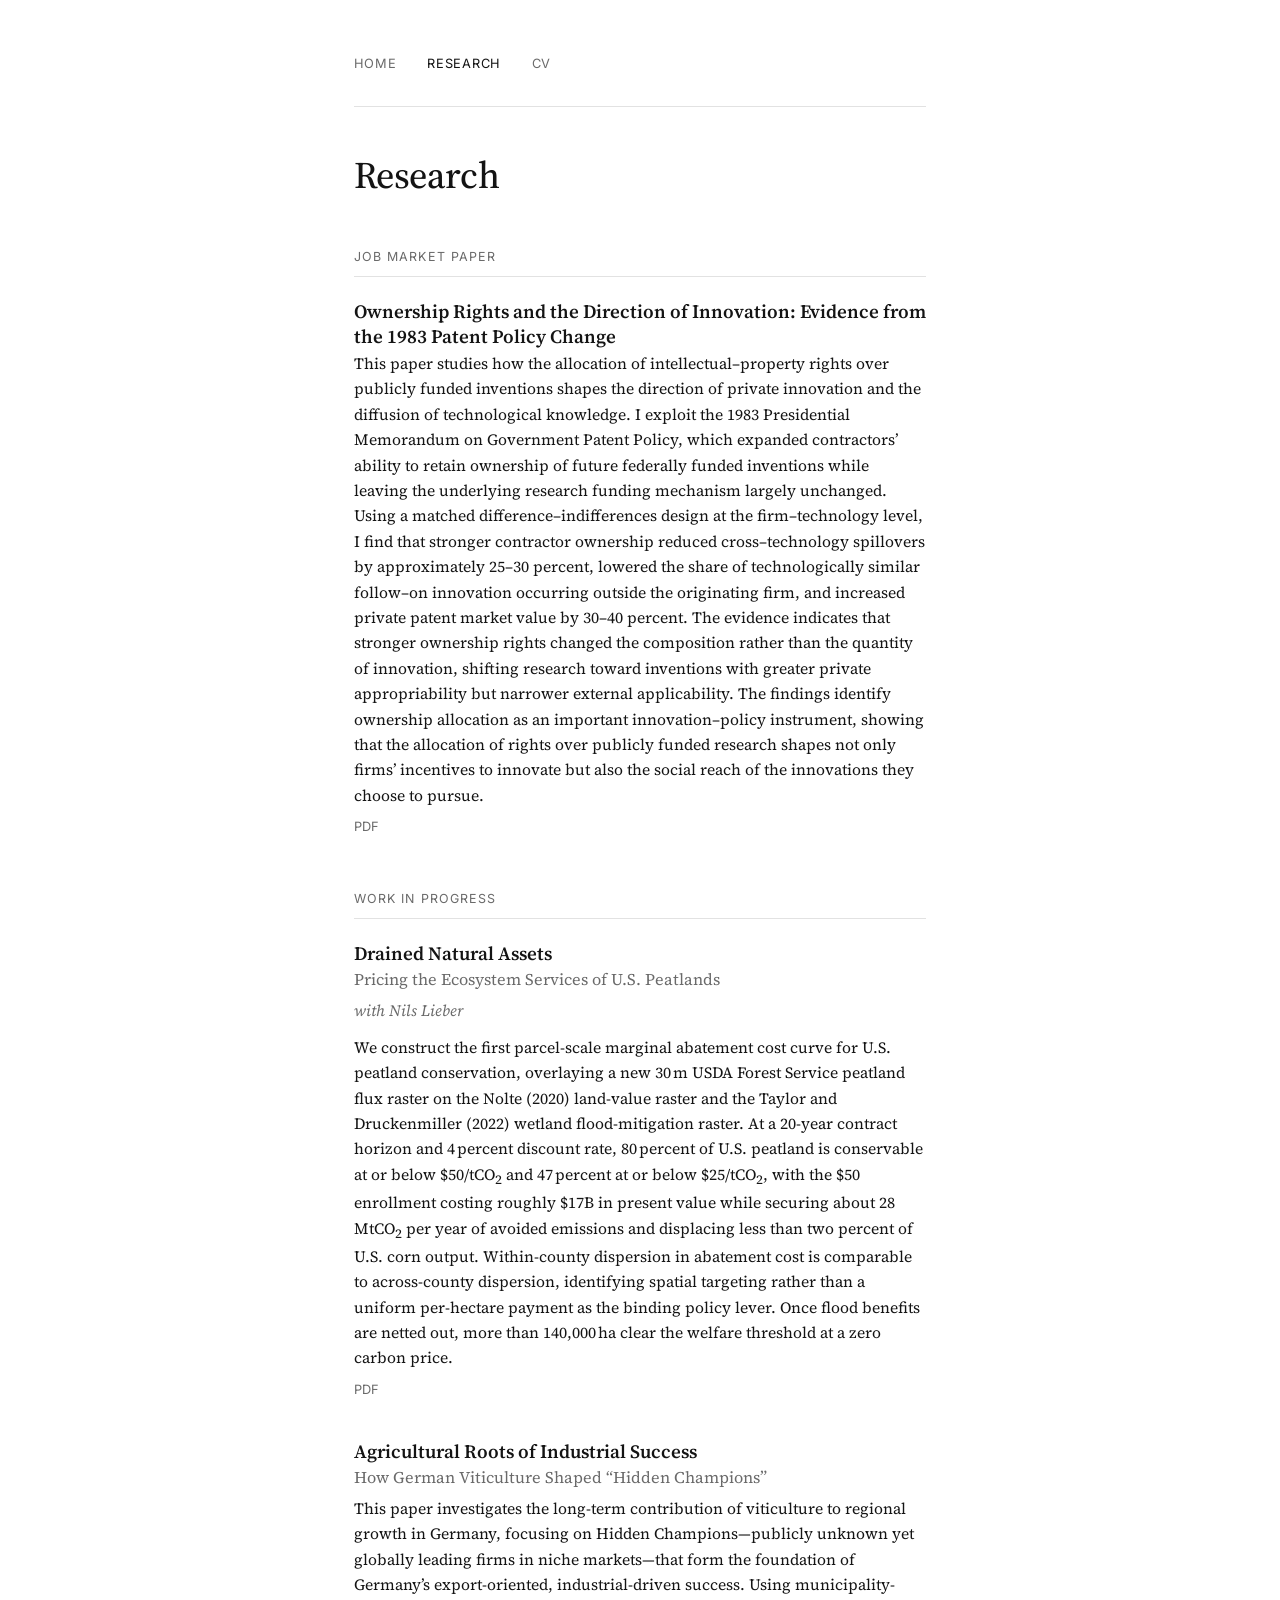
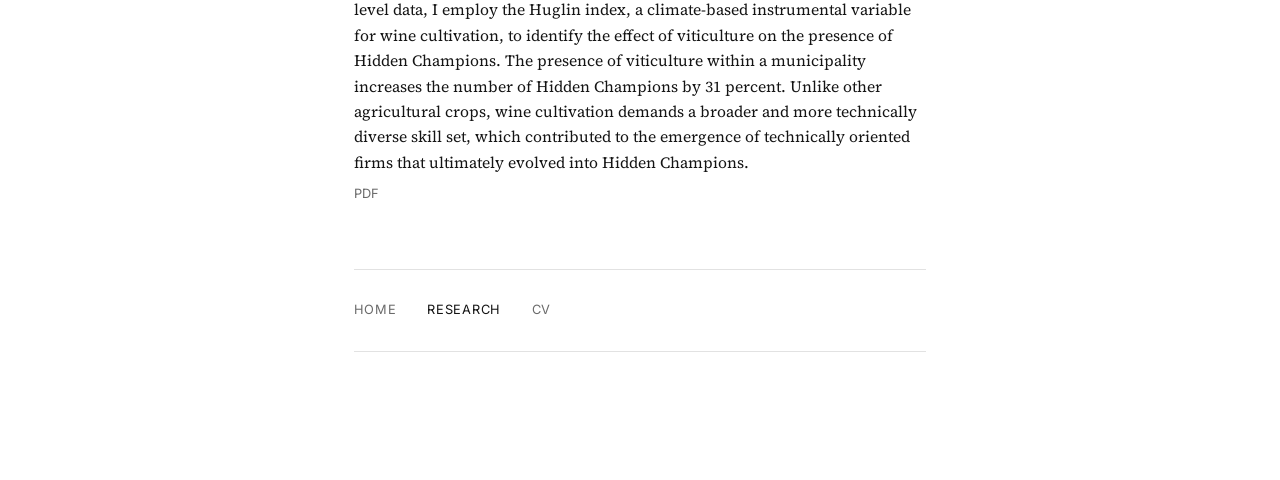
==== research.html @ b859fc42 "Update research.html" ====
<!DOCTYPE html>
<html lang="en">
<head>
<meta charset="utf-8">
<meta name="viewport" content="width=device-width, initial-scale=1">
<title>Stefan Dietrich — Research</title>
<meta name="description" content="Research by Stefan Dietrich, PhD Candidate in Economics, Boston University.">
<link rel="stylesheet" href="style.css">
</head>
<body>
<div class="wrap">

  <nav>
    <a href="index.html">Home</a>
    <a href="research.html" aria-current="page">Research</a>
    <a href="assets/docs/cv.pdf">CV</a>
  </nav>

  <h1>Research</h1>

  <p class="section-label">Job Market Paper</p>

  <div class="paper">
    <h3> Ownership Rights and the Direction of Innovation: Evidence from the 1983 Patent Policy Change</h3>
    <p class="abstract">
      This paper studies how the allocation of intellectual&ndash;property rights over publicly funded
      inventions shapes the direction of private innovation and the diffusion of technological knowledge.
      I exploit the 1983 Presidential Memorandum on Government Patent Policy, which expanded
      contractors&rsquo; ability to retain ownership of future federally funded inventions while leaving
      the underlying research funding mechanism largely unchanged. Using a matched difference&ndash;indifferences
      design at the firm&ndash;technology level, I find that stronger contractor ownership reduced
      cross&ndash;technology spillovers by approximately 25&ndash;30 percent, lowered the share of technologically
      similar follow&ndash;on innovation occurring outside the originating firm, and increased private patent
      market value by 30&ndash;40 percent. The evidence indicates that stronger ownership rights changed
      the composition rather than the quantity of innovation, shifting research toward inventions with
      greater private appropriability but narrower external applicability. The findings identify ownership
      allocation as an important innovation&ndash;policy instrument, showing that the allocation of
      rights over publicly funded research shapes not only firms&rsquo; incentives to innovate but also the
      social reach of the innovations they choose to pursue.</p>
    <p class="links">
      <a href="index.html">PDF</a>
    </p>
  </div>

  <p class="section-label">Work in Progress</p>

  <div class="paper">
    <h3>Drained Natural Assets</h3>
    <p class="paper-sub">Pricing the Ecosystem Services of U.S. Peatlands</p>
    <p class="coauthors">with Nils Lieber</p>
    <p class="abstract">
      We construct the first parcel-scale marginal abatement cost curve for U.S.
      peatland conservation, overlaying a new 30&thinsp;m USDA Forest Service peatland
      flux raster on the Nolte (2020) land-value raster and the Taylor and
      Druckenmiller (2022) wetland flood-mitigation raster. At a 20-year contract
      horizon and 4&thinsp;percent discount rate, 80&thinsp;percent of U.S. peatland is
      conservable at or below $50/tCO<sub>2</sub> and 47&thinsp;percent at or below
      $25/tCO<sub>2</sub>, with the $50 enrollment costing roughly $17B in present value
      while securing about 28&thinsp;MtCO<sub>2</sub> per year of avoided emissions and
      displacing less than two percent of U.S. corn output. Within-county dispersion in
      abatement cost is comparable to across-county dispersion, identifying spatial
      targeting rather than a uniform per-hectare payment as the binding policy lever.
      Once flood benefits are netted out, more than 140,000&thinsp;ha clear the welfare
      threshold at a zero carbon price.
    </p>
    <p class="links">
      <a href="index.html">PDF</a>
    </p>
  </div>

  <div class="paper">
    <h3>Agricultural Roots of Industrial Success</h3>
    <p class="paper-sub">How German Viticulture Shaped &ldquo;Hidden Champions&rdquo;</p>
    <p class="abstract">
      This paper investigates the long-term contribution of viticulture to regional
      growth in Germany, focusing on Hidden Champions&mdash;publicly unknown yet globally
      leading firms in niche markets&mdash;that form the foundation of Germany&rsquo;s
      export-oriented, industrial-driven success. Using municipality-level data, I
      employ the Huglin index, a climate-based instrumental variable for wine
      cultivation, to identify the effect of viticulture on the presence of Hidden
      Champions. The presence of viticulture within a municipality increases the number
      of Hidden Champions by 31 percent. Unlike other agricultural crops, wine
      cultivation demands a broader and more technically diverse skill set, which
      contributed to the emergence of technically oriented firms that ultimately
      evolved into Hidden Champions.
    </p>
    <p class="links">
      <a href="index.html">PDF</a>
    </p>
  </div>

  <nav class="footer-nav">
    <a href="index.html">Home</a>
    <a href="research.html" aria-current="page">Research</a>
    <a href="assets/docs/cv.pdf">CV</a>
  </nav>

</div>
</body>
</html>

<!-- redeploy -->
<!-- redeploy -->
---- style.css ----
/* Stefan Dietrich — personal site
   Monochrome, minimal. Two families: serif for text, sans for utility labels. */

@import url('https://fonts.googleapis.com/css2?family=Source+Serif+4:opsz,wght@8..60,400;8..60,500;8..60,600&family=Inter:wght@400;500&display=swap');

:root {
  --ink:   #141414;   /* primary text            */
  --muted: #6a6a6a;   /* secondary text / labels */
  --faint: #9a9a9a;   /* captions                */
  --rule:  #e2e2e2;   /* hairline dividers       */
  --bg:    #ffffff;
  --serif: "Source Serif 4", Georgia, "Times New Roman", serif;
  --sans:  "Inter", system-ui, -apple-system, "Segoe UI", sans-serif;
  --measure: 39rem;   /* comfortable reading width */
}

* { box-sizing: border-box; }

html { -webkit-text-size-adjust: 100%; }

body {
  margin: 0;
  background: var(--bg);
  color: var(--ink);
  font-family: var(--serif);
  font-size: 18px;
  line-height: 1.62;
  font-weight: 400;
  -webkit-font-smoothing: antialiased;
  text-rendering: optimizeLegibility;
}

.wrap {
  max-width: var(--measure);
  margin: 0 auto;
  padding: 3.4rem 1.6rem 5rem;
}

/* ---- top navigation ---- */
nav {
  display: flex;
  gap: 1.9rem;
  font-family: var(--sans);
  font-size: 0.8rem;
  letter-spacing: 0.06em;
  text-transform: uppercase;
  padding-bottom: 1.9rem;
  margin-bottom: 3rem;
  border-bottom: 1px solid var(--rule);
}
nav a { color: var(--muted); text-decoration: none; }
nav a:hover, nav a[aria-current="page"] { color: var(--ink); }

/* ---- header block ---- */
h1 {
  font-weight: 500;
  font-size: 2.35rem;
  line-height: 1.1;
  letter-spacing: -0.01em;
  margin: 0 0 0.55rem;
}
.subtitle {
  font-family: var(--sans);
  font-size: 0.82rem;
  letter-spacing: 0.08em;
  text-transform: uppercase;
  color: var(--muted);
  margin: 0 0 2.4rem;
}

/* ---- headshot ---- */
.headshot {
  width: 162px;
  height: 185px;
  object-fit: cover;
  filter: grayscale(0%);
  float: right;
  margin: 0.5rem 0 1.1rem 1.9rem;
}

/* ---- body text ---- */
p { margin: 0 0 1.15rem; }
a { color: var(--ink); text-decoration: underline; text-underline-offset: 2px; text-decoration-thickness: 0.5px; }
a:hover { color: var(--muted); }

/* ---- research page ---- */
.section-label {
  font-family: var(--sans);
  font-size: 0.78rem;
  letter-spacing: 0.09em;
  text-transform: uppercase;
  color: var(--muted);
  margin: 3.2rem 0 1.4rem;
  padding-bottom: 0.55rem;
  border-bottom: 1px solid var(--rule);
}
.paper { margin: 0 0 2.4rem; }
.paper h3 {
  font-weight: 600;
  font-size: 1.18rem;
  line-height: 1.3;
  margin: 0 0 0.15rem;
}
.paper .paper-sub {
  color: var(--muted);
  font-size: 1.02rem;
  line-height: 1.35;
  margin: 0 0 0.5rem;
}
.paper .coauthors { color: var(--muted); font-style: italic; margin: 0 0 0.7rem; font-size: 0.98rem; }
.paper .abstract  { color: var(--ink); font-size: 0.98rem; margin: 0 0 0.55rem; }
.paper .links     { font-family: var(--sans); font-size: 0.8rem; letter-spacing: 0.02em; }
.paper .links a   { color: var(--muted); text-decoration: none; margin-right: 1.2rem; }
.paper .links a:hover { color: var(--ink); }

.footer-nav {
  margin-top: 4rem;
  padding-top: 1.9rem;
  border-top: 1px solid var(--rule);
}

/* ---- responsive ---- */
@media (max-width: 30rem) {
  body { font-size: 17px; }
  .wrap { padding: 2.4rem 1.3rem 3.5rem; }
  h1 { font-size: 2rem; }
  .headshot { width: 108px; height: 135px; margin-left: 1.1rem; }
  nav { gap: 1.3rem; }
}

@media (prefers-reduced-motion: reduce) {
  * { animation: none !important; transition: none !important; }
}

a:focus-visible, nav a:focus-visible {
  outline: 2px solid var(--ink);
  outline-offset: 3px;
}
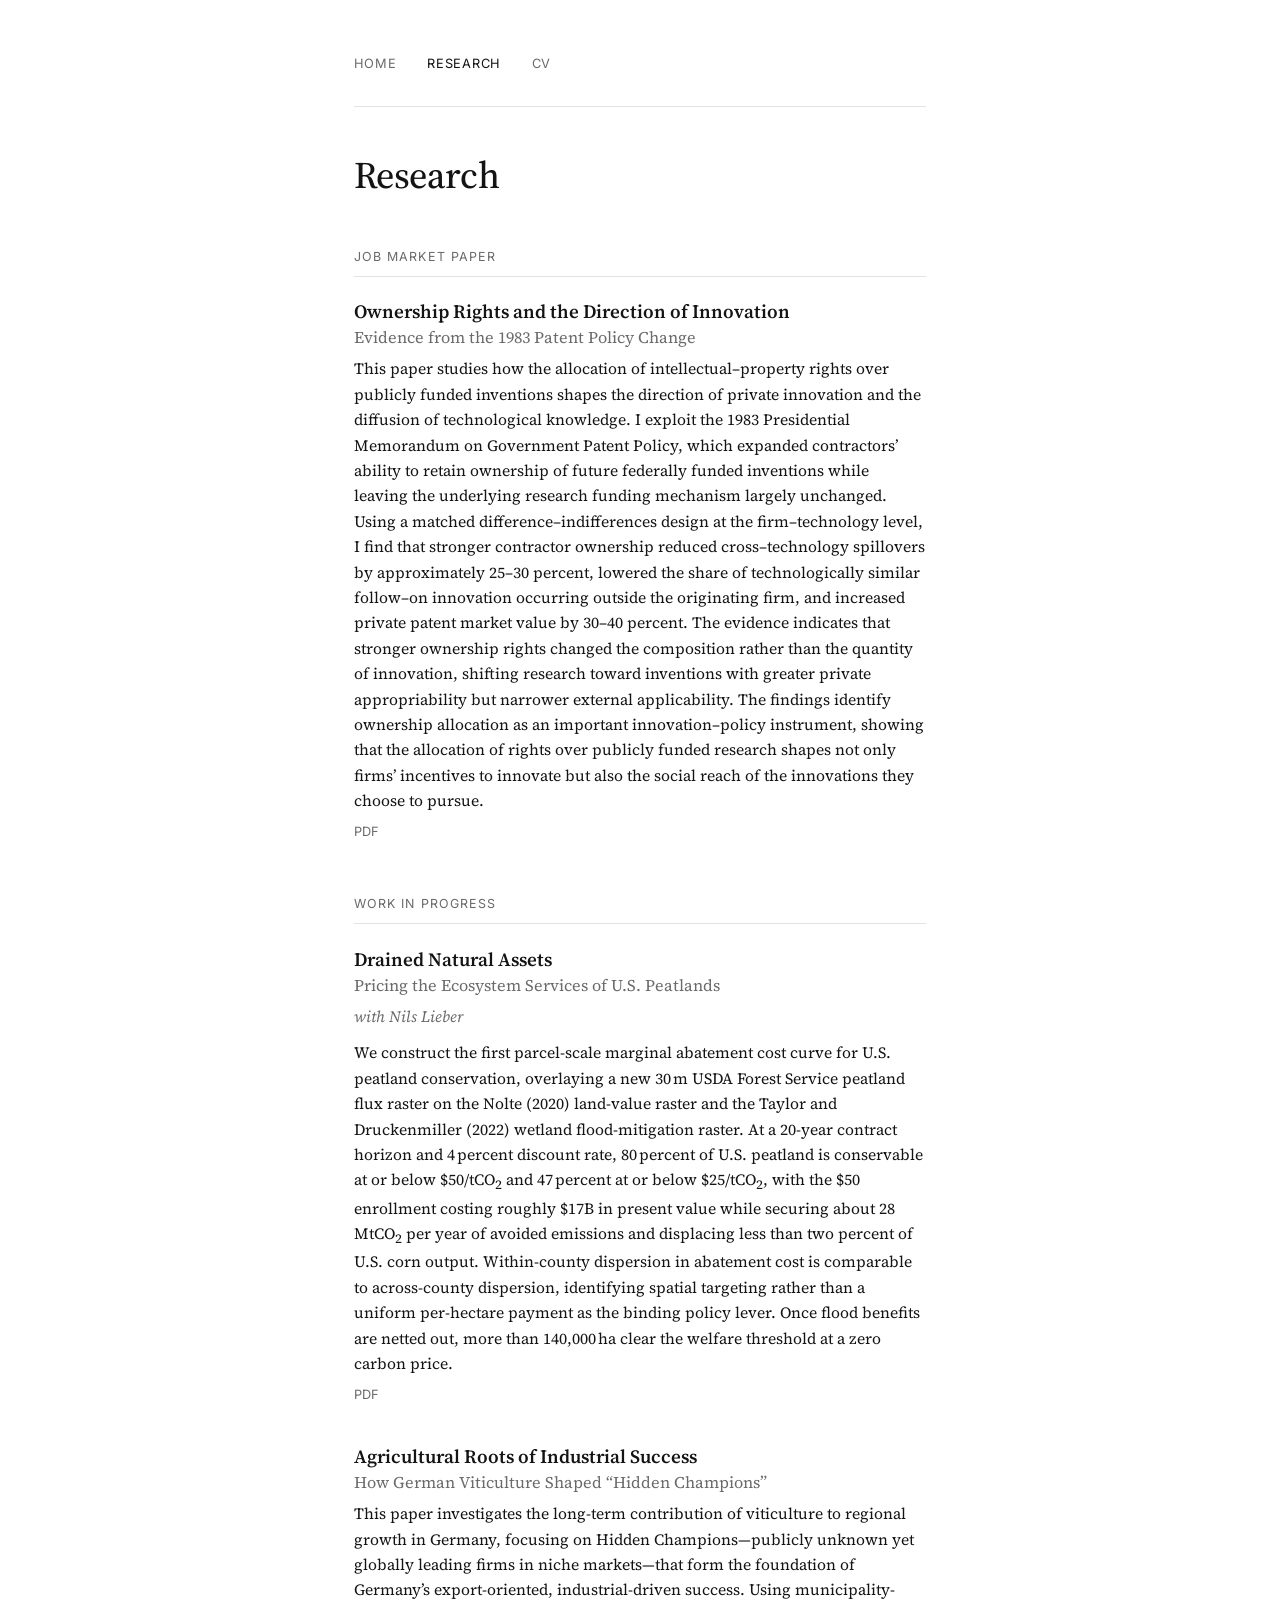
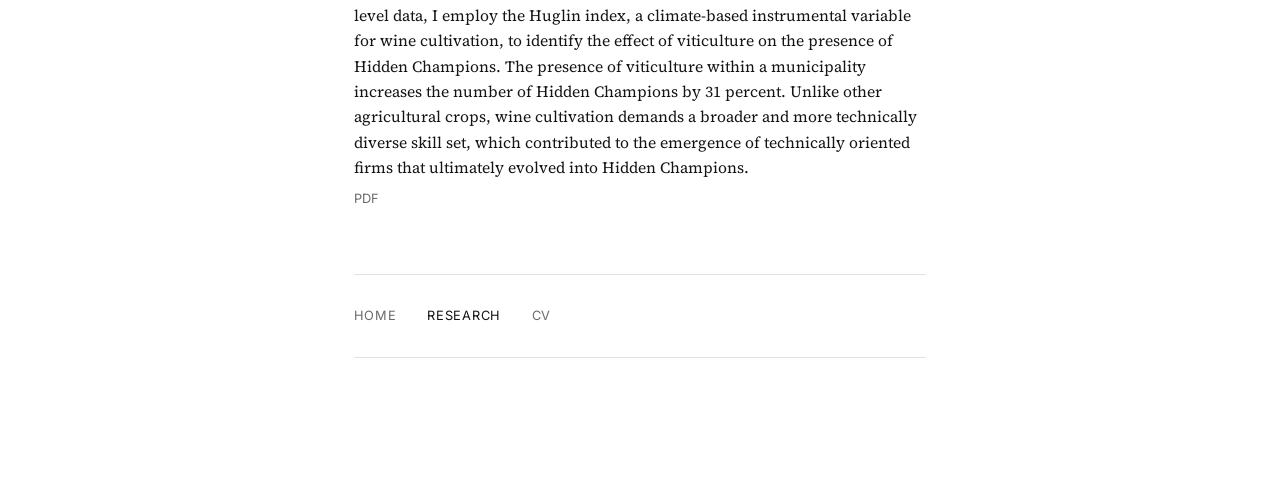
==== commit b9bb909e: "Update research.html" ====
--- a/research.html
+++ b/research.html
@@ -21,7 +21,8 @@
   <p class="section-label">Job Market Paper</p>
 
   <div class="paper">
-    <h3> Ownership Rights and the Direction of Innovation: Evidence from the 1983 Patent Policy Change</h3>
+    <h3> Ownership Rights and the Direction of Innovation </h3>
+      <p class="paper-sub">Evidence from the 1983 Patent Policy Change</p>
     <p class="abstract">
       This paper studies how the allocation of intellectual&ndash;property rights over publicly funded
       inventions shapes the direction of private innovation and the diffusion of technological knowledge.
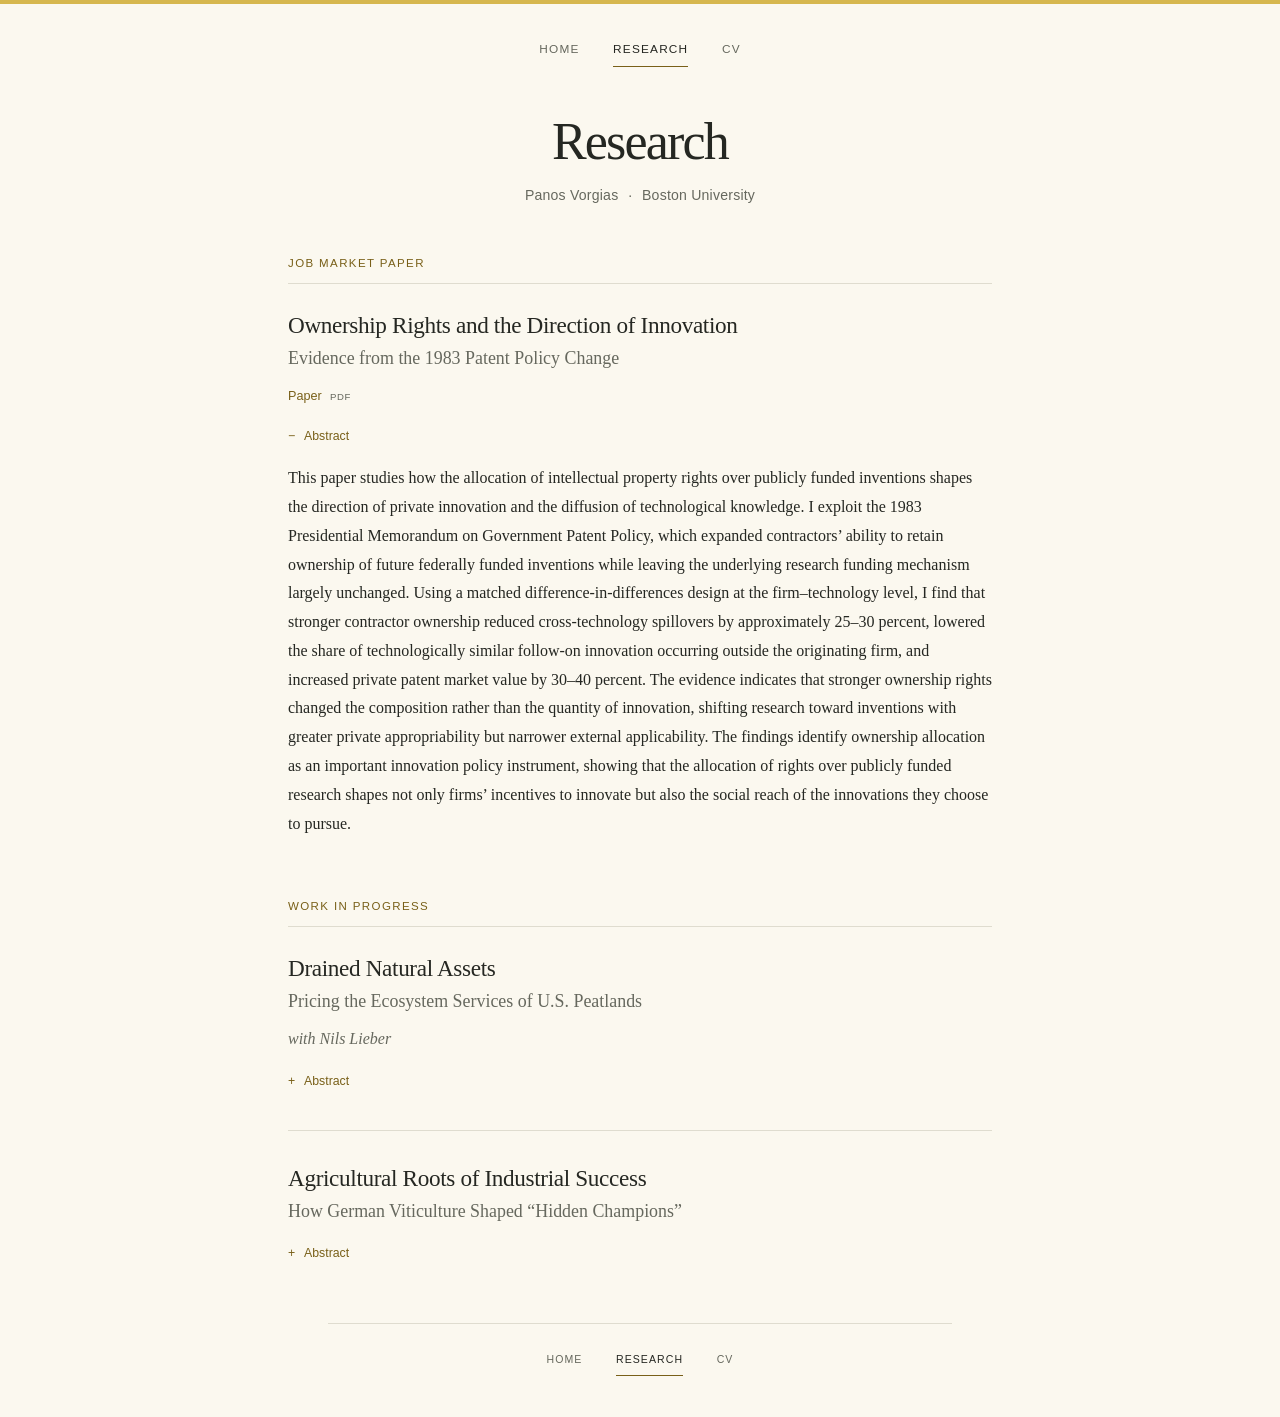
==== commit ec9c2249: "Add files via upload" ====
--- a/research.html
+++ b/research.html
@@ -1,104 +1,118 @@
 <!DOCTYPE html>
 <html lang="en">
 <head>
-<meta charset="utf-8">
-<meta name="viewport" content="width=device-width, initial-scale=1">
-<title>Stefan Dietrich — Research</title>
-<meta name="description" content="Research by Stefan Dietrich, PhD Candidate in Economics, Boston University.">
-<link rel="stylesheet" href="style.css">
+  <meta charset="utf-8">
+  <meta name="viewport" content="width=device-width, initial-scale=1">
+  <meta name="description" content="Research by Panos Vorgias, PhD Candidate in Economics at Boston University. Innovation, intellectual property, industrial organization, and public policy.">
+  <meta name="theme-color" content="#fbf8ef">
+  <title>Research | Panos Vorgias</title>
+  <link rel="stylesheet" href="style.css">
 </head>
 <body>
-<div class="wrap">
+  <a class="skip-link" href="#main-content">Skip to content</a>
+  <div class="site-shell">
+    <header class="site-header">
+      <nav class="primary-nav" aria-label="Main navigation">
+        <a href="index.html">Home</a>
+        <a href="research.html" aria-current="page">Research</a>
+        <a href="assets/docs/cv.pdf">CV</a>
+      </nav>
+      <div class="page-heading research-heading">
+        <h1>Research</h1>
+        <p class="subtitle"><a href="index.html">Panos Vorgias</a> <span class="subtitle-separator" aria-hidden="true">&middot;</span> <span class="affiliation">Boston University</span></p>
+      </div>
+    </header>
 
-  <nav>
-    <a href="index.html">Home</a>
-    <a href="research.html" aria-current="page">Research</a>
-    <a href="assets/docs/cv.pdf">CV</a>
-  </nav>
+    <main id="main-content" class="research-content" tabindex="-1">
+      <section class="research-section" aria-labelledby="jmp-heading">
+        <h2 class="section-label" id="jmp-heading">Job Market Paper</h2>
+        <article class="paper" id="job-market-paper" aria-labelledby="jmp-title">
+          <h3 id="jmp-title">Ownership Rights and the Direction of Innovation
+            <span class="paper-subtitle">Evidence from the 1983 Patent Policy Change</span>
+          </h3>
+          <div class="paper-links">
+            <a href="assets/docs/jmp.pdf" aria-label="Read the job market paper as a PDF">Paper <span class="file-type">PDF</span></a>
+          </div>
+          <details class="abstract-details" open>
+            <summary>Abstract</summary>
+            <p class="abstract">
+              This paper studies how the allocation of intellectual property rights over publicly funded
+              inventions shapes the direction of private innovation and the diffusion of technological knowledge.
+              I exploit the 1983 Presidential Memorandum on Government Patent Policy, which expanded
+              contractors&rsquo; ability to retain ownership of future federally funded inventions while leaving
+              the underlying research funding mechanism largely unchanged. Using a matched difference-in-differences
+              design at the firm&ndash;technology level, I find that stronger contractor ownership reduced
+              cross-technology spillovers by approximately 25&ndash;30 percent, lowered the share of technologically
+              similar follow-on innovation occurring outside the originating firm, and increased private patent
+              market value by 30&ndash;40 percent. The evidence indicates that stronger ownership rights changed
+              the composition rather than the quantity of innovation, shifting research toward inventions with
+              greater private appropriability but narrower external applicability. The findings identify ownership
+              allocation as an important innovation policy instrument, showing that the allocation of
+              rights over publicly funded research shapes not only firms&rsquo; incentives to innovate but also the
+              social reach of the innovations they choose to pursue.
+            </p>
+          </details>
+        </article>
+      </section>
 
-  <h1>Research</h1>
+      <section class="research-section" aria-labelledby="wip-heading">
+        <h2 class="section-label" id="wip-heading">Work in Progress</h2>
+        <article class="paper" aria-labelledby="peatlands-title">
+          <h3 id="peatlands-title">Drained Natural Assets
+            <span class="paper-subtitle">Pricing the Ecosystem Services of U.S. Peatlands</span>
+          </h3>
+          <p class="coauthors">with Nils Lieber</p>
+          <details class="abstract-details">
+            <summary>Abstract</summary>
+            <p class="abstract">
+              We construct the first parcel-scale marginal abatement cost curve for U.S.
+              peatland conservation, overlaying a new 30&thinsp;m USDA Forest Service peatland
+              flux raster on the Nolte (2020) land-value raster and the Taylor and
+              Druckenmiller (2022) wetland flood-mitigation raster. At a 20-year contract
+              horizon and 4&thinsp;percent discount rate, 80&thinsp;percent of U.S. peatland is
+              conservable at or below $50/tCO<sub>2</sub> and 47&thinsp;percent at or below
+              $25/tCO<sub>2</sub>, with the $50 enrollment costing roughly $17B in present value
+              while securing about 28&thinsp;MtCO<sub>2</sub> per year of avoided emissions and
+              displacing less than two percent of U.S. corn output. Within-county dispersion in
+              abatement cost is comparable to across-county dispersion, identifying spatial
+              targeting rather than a uniform per-hectare payment as the binding policy lever.
+              Once flood benefits are netted out, more than 140,000&thinsp;ha clear the welfare
+              threshold at a zero carbon price.
+            </p>
+          </details>
+        </article>
 
-  <p class="section-label">Job Market Paper</p>
+        <article class="paper" aria-labelledby="viticulture-title">
+          <h3 id="viticulture-title">Agricultural Roots of Industrial Success
+            <span class="paper-subtitle">How German Viticulture Shaped &ldquo;Hidden Champions&rdquo;</span>
+          </h3>
+          <details class="abstract-details">
+            <summary>Abstract</summary>
+            <p class="abstract">
+              This paper investigates the long-term contribution of viticulture to regional
+              growth in Germany, focusing on Hidden Champions&mdash;publicly unknown yet globally
+              leading firms in niche markets&mdash;that form the foundation of Germany&rsquo;s
+              export-oriented, industrial-driven success. Using municipality-level data, I
+              employ the Huglin index, a climate-based instrumental variable for wine
+              cultivation, to identify the effect of viticulture on the presence of Hidden
+              Champions. The presence of viticulture within a municipality increases the number
+              of Hidden Champions by 31 percent. Unlike other agricultural crops, wine
+              cultivation demands a broader and more technically diverse skill set, which
+              contributed to the emergence of technically oriented firms that ultimately
+              evolved into Hidden Champions.
+            </p>
+          </details>
+        </article>
+      </section>
+    </main>
 
-  <div class="paper">
-    <h3> Ownership Rights and the Direction of Innovation </h3>
-      <p class="paper-sub">Evidence from the 1983 Patent Policy Change</p>
-    <p class="abstract">
-      This paper studies how the allocation of intellectual&ndash;property rights over publicly funded
-      inventions shapes the direction of private innovation and the diffusion of technological knowledge.
-      I exploit the 1983 Presidential Memorandum on Government Patent Policy, which expanded
-      contractors&rsquo; ability to retain ownership of future federally funded inventions while leaving
-      the underlying research funding mechanism largely unchanged. Using a matched difference&ndash;indifferences
-      design at the firm&ndash;technology level, I find that stronger contractor ownership reduced
-      cross&ndash;technology spillovers by approximately 25&ndash;30 percent, lowered the share of technologically
-      similar follow&ndash;on innovation occurring outside the originating firm, and increased private patent
-      market value by 30&ndash;40 percent. The evidence indicates that stronger ownership rights changed
-      the composition rather than the quantity of innovation, shifting research toward inventions with
-      greater private appropriability but narrower external applicability. The findings identify ownership
-      allocation as an important innovation&ndash;policy instrument, showing that the allocation of
-      rights over publicly funded research shapes not only firms&rsquo; incentives to innovate but also the
-      social reach of the innovations they choose to pursue.</p>
-    <p class="links">
-      <a href="index.html">PDF</a>
-    </p>
+    <footer class="site-footer">
+      <nav class="footer-nav" aria-label="Footer navigation">
+        <a href="index.html">Home</a>
+        <a href="research.html" aria-current="page">Research</a>
+        <a href="assets/docs/cv.pdf">CV</a>
+      </nav>
+    </footer>
   </div>
-
-  <p class="section-label">Work in Progress</p>
-
-  <div class="paper">
-    <h3>Drained Natural Assets</h3>
-    <p class="paper-sub">Pricing the Ecosystem Services of U.S. Peatlands</p>
-    <p class="coauthors">with Nils Lieber</p>
-    <p class="abstract">
-      We construct the first parcel-scale marginal abatement cost curve for U.S.
-      peatland conservation, overlaying a new 30&thinsp;m USDA Forest Service peatland
-      flux raster on the Nolte (2020) land-value raster and the Taylor and
-      Druckenmiller (2022) wetland flood-mitigation raster. At a 20-year contract
-      horizon and 4&thinsp;percent discount rate, 80&thinsp;percent of U.S. peatland is
-      conservable at or below $50/tCO<sub>2</sub> and 47&thinsp;percent at or below
-      $25/tCO<sub>2</sub>, with the $50 enrollment costing roughly $17B in present value
-      while securing about 28&thinsp;MtCO<sub>2</sub> per year of avoided emissions and
-      displacing less than two percent of U.S. corn output. Within-county dispersion in
-      abatement cost is comparable to across-county dispersion, identifying spatial
-      targeting rather than a uniform per-hectare payment as the binding policy lever.
-      Once flood benefits are netted out, more than 140,000&thinsp;ha clear the welfare
-      threshold at a zero carbon price.
-    </p>
-    <p class="links">
-      <a href="index.html">PDF</a>
-    </p>
-  </div>
-
-  <div class="paper">
-    <h3>Agricultural Roots of Industrial Success</h3>
-    <p class="paper-sub">How German Viticulture Shaped &ldquo;Hidden Champions&rdquo;</p>
-    <p class="abstract">
-      This paper investigates the long-term contribution of viticulture to regional
-      growth in Germany, focusing on Hidden Champions&mdash;publicly unknown yet globally
-      leading firms in niche markets&mdash;that form the foundation of Germany&rsquo;s
-      export-oriented, industrial-driven success. Using municipality-level data, I
-      employ the Huglin index, a climate-based instrumental variable for wine
-      cultivation, to identify the effect of viticulture on the presence of Hidden
-      Champions. The presence of viticulture within a municipality increases the number
-      of Hidden Champions by 31 percent. Unlike other agricultural crops, wine
-      cultivation demands a broader and more technically diverse skill set, which
-      contributed to the emergence of technically oriented firms that ultimately
-      evolved into Hidden Champions.
-    </p>
-    <p class="links">
-      <a href="index.html">PDF</a>
-    </p>
-  </div>
-
-  <nav class="footer-nav">
-    <a href="index.html">Home</a>
-    <a href="research.html" aria-current="page">Research</a>
-    <a href="assets/docs/cv.pdf">CV</a>
-  </nav>
-
-</div>
 </body>
 </html>
-
-<!-- redeploy -->
-<!-- redeploy -->
--- a/style.css
+++ b/style.css
@@ -1,138 +1,275 @@
-/* Stefan Dietrich — personal site
-   Monochrome, minimal. Two families: serif for text, sans for utility labels. */
-
-@import url('https://fonts.googleapis.com/css2?family=Source+Serif+4:opsz,wght@8..60,400;8..60,500;8..60,600&family=Inter:wght@400;500&display=swap');
-
+/* Panos Vorgias — academic website.
+   Edit these variables to change the palette across both pages. */
 :root {
-  --ink:   #141414;   /* primary text            */
-  --muted: #6a6a6a;   /* secondary text / labels */
-  --faint: #9a9a9a;   /* captions                */
-  --rule:  #e2e2e2;   /* hairline dividers       */
-  --bg:    #ffffff;
-  --serif: "Source Serif 4", Georgia, "Times New Roman", serif;
-  --sans:  "Inter", system-ui, -apple-system, "Segoe UI", sans-serif;
-  --measure: 39rem;   /* comfortable reading width */
+  color-scheme: light;
+  --background: #fbf8ef;
+  --ink: #252722;
+  --muted: #66685e;
+  --accent: #796019;
+  --gold: #d6b74e;
+  --rule: #dfdccf;
+  --serif: Georgia, "Times New Roman", serif;
+  --sans: -apple-system, BlinkMacSystemFont, "Segoe UI", sans-serif;
+  --shell-width: 54rem;
+  --text-width: 39rem;
 }
 
 * { box-sizing: border-box; }
 
-html { -webkit-text-size-adjust: 100%; }
+html {
+  -webkit-text-size-adjust: 100%;
+  scroll-padding-top: 2rem;
+}
 
 body {
   margin: 0;
-  background: var(--bg);
+  border-top: 4px solid var(--gold);
+  background: var(--background);
   color: var(--ink);
   font-family: var(--serif);
   font-size: 18px;
-  line-height: 1.62;
+  line-height: 1.72;
+  -webkit-font-smoothing: antialiased;
+}
+
+::selection { background: #efe0a3; color: var(--ink); }
+
+a {
+  color: var(--accent);
+  text-decoration-color: #b09a59;
+  text-decoration-thickness: 1px;
+  text-underline-offset: 4px;
+}
+
+a:hover { color: var(--ink); text-decoration-color: currentColor; }
+
+a:focus-visible, summary:focus-visible {
+  outline: 2px solid var(--accent);
+  outline-offset: 5px;
+}
+
+main:focus { outline: none; }
+
+.skip-link {
+  position: absolute;
+  top: -6rem;
+  left: 1rem;
+  z-index: 10;
+  padding: 0.5rem 1rem;
+  background: var(--ink);
+  color: var(--background);
+  font-family: var(--sans);
+  font-size: 0.9rem;
+}
+
+.skip-link:focus { top: 0.75rem; }
+
+.site-shell {
+  width: 100%;
+  max-width: var(--shell-width);
+  margin: 0 auto;
+  padding: 0 2.5rem;
+}
+
+.primary-nav, .footer-nav {
+  display: flex;
+  align-items: center;
+  justify-content: center;
+  flex-wrap: wrap;
+  gap: 2.1rem;
+  font-family: var(--sans);
+  font-size: 0.74rem;
+  letter-spacing: 0.1em;
+  text-transform: uppercase;
+}
+
+.primary-nav { padding: 1.9rem 0 0; }
+
+.primary-nav a, .footer-nav a {
+  color: var(--muted);
+  text-decoration: none;
+  padding: 0.3rem 0 0.4rem;
+  border-bottom: 1px solid transparent;
+}
+
+.primary-nav a:hover, .footer-nav a:hover {
+  color: var(--ink);
+  border-bottom-color: var(--gold);
+}
+
+.primary-nav a[aria-current="page"], .footer-nav a[aria-current="page"] {
+  color: var(--ink);
+  border-bottom-color: var(--accent);
+}
+
+.page-heading {
+  text-align: center;
+  margin: 2.8rem 0 2.2rem;
+}
+
+h1 {
+  margin: 0;
+  font-size: clamp(2.5rem, 5vw, 3.25rem);
   font-weight: 400;
-  -webkit-font-smoothing: antialiased;
-  text-rendering: optimizeLegibility;
-}
-
-.wrap {
-  max-width: var(--measure);
+  line-height: 1.15;
+  letter-spacing: -0.035em;
+}
+
+.subtitle {
+  margin: 0.75rem 0 0;
+  color: var(--muted);
+  font-family: var(--sans);
+  font-size: 0.88rem;
+  line-height: 1.65;
+  letter-spacing: 0.015em;
+}
+
+.subtitle-separator { padding: 0 0.35rem; }
+.subtitle a { color: inherit; text-decoration: none; }
+.subtitle a:hover { color: var(--accent); }
+
+.portrait {
+  width: 212px;
+  max-width: 100%;
+  margin: 0 auto 2.35rem;
+}
+
+.portrait img {
+  display: block;
+  width: 100%;
+  height: auto;
+}
+
+.home-copy {
+  max-width: var(--text-width);
   margin: 0 auto;
-  padding: 3.4rem 1.6rem 5rem;
-}
-
-/* ---- top navigation ---- */
-nav {
+}
+
+p { margin: 0 0 1.35rem; }
+
+.document-links, .paper-links {
   display: flex;
-  gap: 1.9rem;
-  font-family: var(--sans);
-  font-size: 0.8rem;
+  flex-wrap: wrap;
+  column-gap: 1.8rem;
+  row-gap: 0.65rem;
+  font-family: var(--sans);
+  font-size: 0.79rem;
+  line-height: 1.7;
+}
+
+.document-links { margin: 1.7rem 0 2rem; }
+.document-links a, .paper-links a { text-decoration: none; }
+.document-links a:hover, .paper-links a:hover { text-decoration: underline; }
+
+.file-type {
+  display: inline-block;
+  margin-left: 0.3rem;
+  color: var(--muted);
+  font-size: 0.6rem;
   letter-spacing: 0.06em;
+}
+
+.market-note {
+  padding: 1.2rem 0 0;
+  margin: 0 0 1.1rem;
+  border-top: 1px solid var(--rule);
+  font-size: 1rem;
+}
+
+.market-note strong { font-weight: 400; font-style: italic; }
+.contact { margin-bottom: 0; font-size: 1rem; }
+
+.site-footer {
+  max-width: var(--text-width);
+  margin: 3.5rem auto 0;
+  padding: 1.35rem 0 2.6rem;
+  border-top: 1px solid var(--rule);
+}
+
+.footer-nav { font-size: 0.66rem; }
+
+/* Research page */
+.research-content { max-width: 44rem; margin: 0 auto; }
+.research-heading { margin-bottom: 3rem; }
+
+.research-section + .research-section { margin-top: 3.7rem; }
+
+.section-label {
+  margin: 0 0 1.6rem;
+  padding-bottom: 0.7rem;
+  border-bottom: 1px solid var(--rule);
+  color: var(--accent);
+  font-family: var(--sans);
+  font-size: 0.72rem;
+  font-weight: 500;
+  line-height: 1.5;
+  letter-spacing: 0.12em;
   text-transform: uppercase;
-  padding-bottom: 1.9rem;
-  margin-bottom: 3rem;
-  border-bottom: 1px solid var(--rule);
-}
-nav a { color: var(--muted); text-decoration: none; }
-nav a:hover, nav a[aria-current="page"] { color: var(--ink); }
-
-/* ---- header block ---- */
-h1 {
-  font-weight: 500;
-  font-size: 2.35rem;
-  line-height: 1.1;
-  letter-spacing: -0.01em;
-  margin: 0 0 0.55rem;
-}
-.subtitle {
-  font-family: var(--sans);
-  font-size: 0.82rem;
-  letter-spacing: 0.08em;
-  text-transform: uppercase;
-  color: var(--muted);
-  margin: 0 0 2.4rem;
-}
-
-/* ---- headshot ---- */
-.headshot {
-  width: 162px;
-  height: 185px;
-  object-fit: cover;
-  filter: grayscale(0%);
-  float: right;
-  margin: 0.5rem 0 1.1rem 1.9rem;
-}
-
-/* ---- body text ---- */
-p { margin: 0 0 1.15rem; }
-a { color: var(--ink); text-decoration: underline; text-underline-offset: 2px; text-decoration-thickness: 0.5px; }
-a:hover { color: var(--muted); }
-
-/* ---- research page ---- */
-.section-label {
-  font-family: var(--sans);
-  font-size: 0.78rem;
-  letter-spacing: 0.09em;
-  text-transform: uppercase;
-  color: var(--muted);
-  margin: 3.2rem 0 1.4rem;
-  padding-bottom: 0.55rem;
-  border-bottom: 1px solid var(--rule);
-}
-.paper { margin: 0 0 2.4rem; }
+}
+
+.paper { scroll-margin-top: 2rem; }
+.paper + .paper { margin-top: 2.2rem; padding-top: 2rem; border-top: 1px solid var(--rule); }
+
 .paper h3 {
-  font-weight: 600;
-  font-size: 1.18rem;
-  line-height: 1.3;
-  margin: 0 0 0.15rem;
-}
-.paper .paper-sub {
-  color: var(--muted);
-  font-size: 1.02rem;
+  margin: 0 0 0.35rem;
+  font-size: 1.45rem;
+  font-weight: 400;
   line-height: 1.35;
-  margin: 0 0 0.5rem;
-}
-.paper .coauthors { color: var(--muted); font-style: italic; margin: 0 0 0.7rem; font-size: 0.98rem; }
-.paper .abstract  { color: var(--ink); font-size: 0.98rem; margin: 0 0 0.55rem; }
-.paper .links     { font-family: var(--sans); font-size: 0.8rem; letter-spacing: 0.02em; }
-.paper .links a   { color: var(--muted); text-decoration: none; margin-right: 1.2rem; }
-.paper .links a:hover { color: var(--ink); }
-
-.footer-nav {
-  margin-top: 4rem;
-  padding-top: 1.9rem;
-  border-top: 1px solid var(--rule);
-}
-
-/* ---- responsive ---- */
-@media (max-width: 30rem) {
-  body { font-size: 17px; }
-  .wrap { padding: 2.4rem 1.3rem 3.5rem; }
-  h1 { font-size: 2rem; }
-  .headshot { width: 108px; height: 135px; margin-left: 1.1rem; }
-  nav { gap: 1.3rem; }
-}
-
-@media (prefers-reduced-motion: reduce) {
-  * { animation: none !important; transition: none !important; }
-}
-
-a:focus-visible, nav a:focus-visible {
-  outline: 2px solid var(--ink);
-  outline-offset: 3px;
-}
+  letter-spacing: -0.015em;
+}
+
+.paper-subtitle {
+  display: block;
+  margin-top: 0.3rem;
+  color: var(--muted);
+  font-size: 1.12rem;
+  letter-spacing: 0;
+  line-height: 1.45;
+}
+
+.coauthors { margin: 0.65rem 0 0; color: var(--muted); font-size: 1rem; font-style: italic; }
+.paper-links { margin: 0.9rem 0 0; }
+
+.abstract-details { margin-top: 1rem; }
+.abstract-details summary {
+  width: fit-content;
+  padding: 0.15rem 0;
+  color: var(--accent);
+  font-family: var(--sans);
+  font-size: 0.77rem;
+  cursor: pointer;
+  list-style: none;
+}
+
+.abstract-details summary::-webkit-details-marker { display: none; }
+.abstract-details summary::before { display: inline-block; width: 1rem; content: "+"; }
+.abstract-details[open] summary::before { content: "\2212"; }
+.abstract-details summary:hover { color: var(--ink); }
+.abstract { margin: 0.9rem 0 0; font-size: 1rem; line-height: 1.8; }
+
+@media (max-width: 36rem) {
+  body { font-size: 17px; line-height: 1.7; }
+  .site-shell { padding: 0 1.35rem; }
+  .primary-nav { padding-top: 1.35rem; }
+  .primary-nav, .footer-nav { gap: 1.8rem; }
+  .page-heading { margin-top: 2.1rem; margin-bottom: 1.8rem; }
+  .subtitle { font-size: 0.79rem; }
+  .subtitle-separator { display: none; }
+  .affiliation { display: block; }
+  .portrait { width: 184px; margin-bottom: 1.9rem; }
+  .document-links { column-gap: 1.35rem; }
+  .site-footer { margin-top: 2.7rem; padding-bottom: 2rem; }
+  .research-heading { margin-bottom: 2.2rem; }
+  .paper h3 { font-size: 1.35rem; }
+  .paper-subtitle { font-size: 1.04rem; }
+  .research-section + .research-section { margin-top: 2.7rem; }
+}
+
+@media print {
+  body { border: 0; background: white; font-size: 11pt; }
+  .site-shell { padding: 0; }
+  .primary-nav, .site-footer, .skip-link { display: none; }
+  .page-heading { margin-top: 0; }
+  .portrait { width: 120px; }
+  a { color: inherit; }
+}
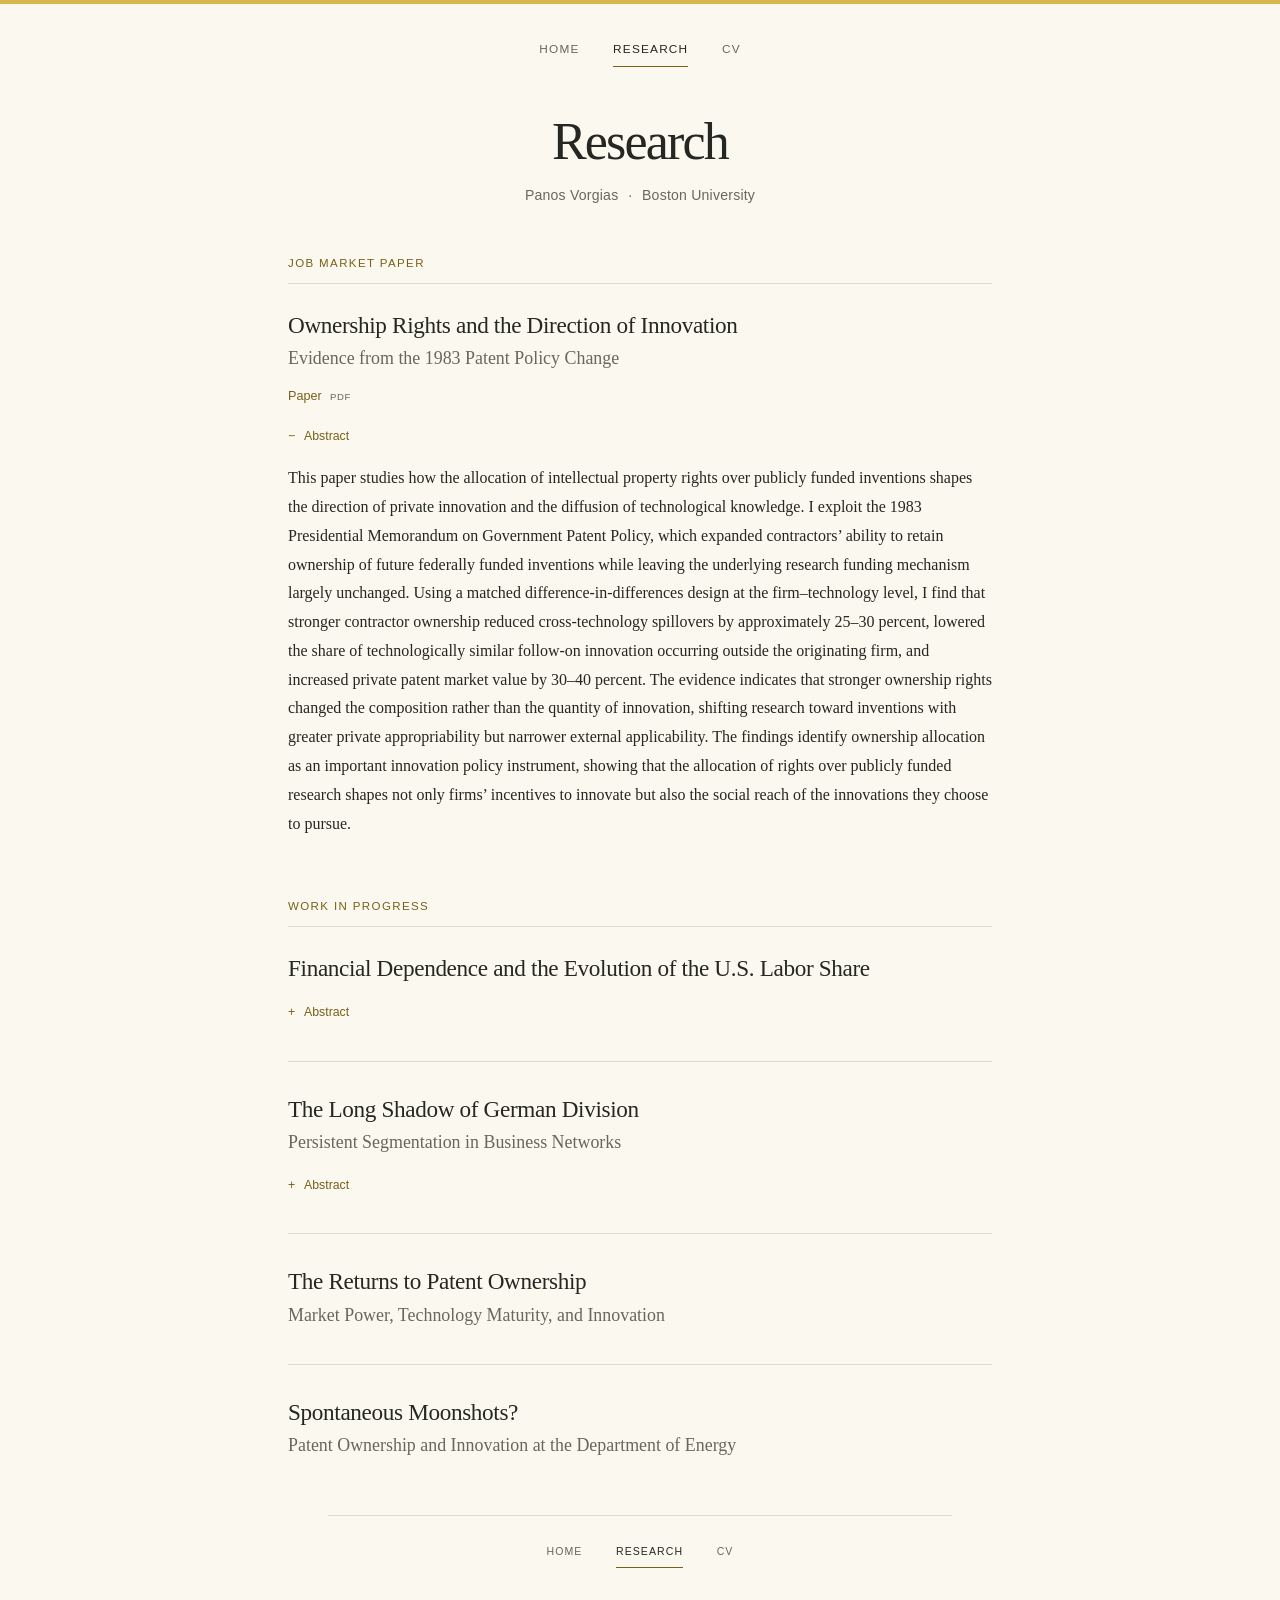
==== commit 96cc0074: "Update research.html" ====
--- a/research.html
+++ b/research.html
@@ -8,8 +8,10 @@
   <title>Research | Panos Vorgias</title>
   <link rel="stylesheet" href="style.css">
 </head>
+
 <body>
   <a class="skip-link" href="#main-content">Skip to content</a>
+
   <div class="site-shell">
     <header class="site-header">
       <nav class="primary-nav" aria-label="Main navigation">
@@ -17,22 +19,33 @@
         <a href="research.html" aria-current="page">Research</a>
         <a href="assets/docs/cv.pdf">CV</a>
       </nav>
+
       <div class="page-heading research-heading">
         <h1>Research</h1>
-        <p class="subtitle"><a href="index.html">Panos Vorgias</a> <span class="subtitle-separator" aria-hidden="true">&middot;</span> <span class="affiliation">Boston University</span></p>
+        <p class="subtitle">
+          <a href="index.html">Panos Vorgias</a>
+          <span class="subtitle-separator" aria-hidden="true">&middot;</span>
+          <span class="affiliation">Boston University</span>
+        </p>
       </div>
     </header>
 
     <main id="main-content" class="research-content" tabindex="-1">
+
       <section class="research-section" aria-labelledby="jmp-heading">
         <h2 class="section-label" id="jmp-heading">Job Market Paper</h2>
+
         <article class="paper" id="job-market-paper" aria-labelledby="jmp-title">
           <h3 id="jmp-title">Ownership Rights and the Direction of Innovation
             <span class="paper-subtitle">Evidence from the 1983 Patent Policy Change</span>
           </h3>
+
           <div class="paper-links">
-            <a href="assets/docs/jmp.pdf" aria-label="Read the job market paper as a PDF">Paper <span class="file-type">PDF</span></a>
+            <a href="assets/docs/jmp.pdf" aria-label="Read the job market paper as a PDF">
+              Paper <span class="file-type">PDF</span>
+            </a>
           </div>
+
           <details class="abstract-details" open>
             <summary>Abstract</summary>
             <p class="abstract">
@@ -57,52 +70,67 @@
 
       <section class="research-section" aria-labelledby="wip-heading">
         <h2 class="section-label" id="wip-heading">Work in Progress</h2>
-        <article class="paper" aria-labelledby="peatlands-title">
-          <h3 id="peatlands-title">Drained Natural Assets
-            <span class="paper-subtitle">Pricing the Ecosystem Services of U.S. Peatlands</span>
-          </h3>
-          <p class="coauthors">with Nils Lieber</p>
+
+        <article class="paper" aria-labelledby="financial-dependence-title">
+          <h3 id="financial-dependence-title">Financial Dependence and the Evolution of the U.S. Labor Share</h3>
+
           <details class="abstract-details">
             <summary>Abstract</summary>
             <p class="abstract">
-              We construct the first parcel-scale marginal abatement cost curve for U.S.
-              peatland conservation, overlaying a new 30&thinsp;m USDA Forest Service peatland
-              flux raster on the Nolte (2020) land-value raster and the Taylor and
-              Druckenmiller (2022) wetland flood-mitigation raster. At a 20-year contract
-              horizon and 4&thinsp;percent discount rate, 80&thinsp;percent of U.S. peatland is
-              conservable at or below $50/tCO<sub>2</sub> and 47&thinsp;percent at or below
-              $25/tCO<sub>2</sub>, with the $50 enrollment costing roughly $17B in present value
-              while securing about 28&thinsp;MtCO<sub>2</sub> per year of avoided emissions and
-              displacing less than two percent of U.S. corn output. Within-county dispersion in
-              abatement cost is comparable to across-county dispersion, identifying spatial
-              targeting rather than a uniform per-hectare payment as the binding policy lever.
-              Once flood benefits are netted out, more than 140,000&thinsp;ha clear the welfare
-              threshold at a zero carbon price.
+              This paper examines the relationship between external financing and the U.S.
+              labor share using data on 34 industries over 1970&ndash;2016. I find that
+              industries more reliant on external finance exhibit lower labor-share growth,
+              a relationship robust to controls for automation, offshoring, and import
+              competition. The relationship reverses in 1970&ndash;1986, when financial
+              dependence is positively associated with labor-share growth. To interpret
+              these findings, I propose a mechanism through which relaxing financial
+              constraints affects investment, technology adoption, and within-industry
+              reallocation. The results document a changing relationship between financial
+              dependence and labor shares, consistent with heterogeneous responses to
+              financial liberalization, without establishing a causal effect of deregulation.
             </p>
           </details>
         </article>
 
-        <article class="paper" aria-labelledby="viticulture-title">
-          <h3 id="viticulture-title">Agricultural Roots of Industrial Success
-            <span class="paper-subtitle">How German Viticulture Shaped &ldquo;Hidden Champions&rdquo;</span>
+        <article class="paper" aria-labelledby="german-division-title">
+          <h3 id="german-division-title">The Long Shadow of German Division
+            <span class="paper-subtitle">Persistent Segmentation in Business Networks</span>
           </h3>
+
           <details class="abstract-details">
             <summary>Abstract</summary>
             <p class="abstract">
-              This paper investigates the long-term contribution of viticulture to regional
-              growth in Germany, focusing on Hidden Champions&mdash;publicly unknown yet globally
-              leading firms in niche markets&mdash;that form the foundation of Germany&rsquo;s
-              export-oriented, industrial-driven success. Using municipality-level data, I
-              employ the Huglin index, a climate-based instrumental variable for wine
-              cultivation, to identify the effect of viticulture on the presence of Hidden
-              Champions. The presence of viticulture within a municipality increases the number
-              of Hidden Champions by 31 percent. Unlike other agricultural crops, wine
-              cultivation demands a broader and more technically diverse skill set, which
-              contributed to the emergence of technically oriented firms that ultimately
-              evolved into Hidden Champions.
+              Does a political boundary continue to structure economic relationships after
+              it disappears? I study networks among 292,273 German firms nearly three
+              decades after reunification, identifying connections through individuals
+              serving on both firms&rsquo; boards of directors. Combining geographic mapping
+              with a spatial regression discontinuity approach around the former
+              inner-German border and Berlin Wall, I compare connections between otherwise
+              comparable nearby firms on the same and opposite sides. Cross-border
+              connection probabilities are lower, with estimated gaps equivalent to
+              17&ndash;25 percent of the unconditional connection rate in broader inner-border
+              samples and 25&ndash;45 percent in narrower samples. Segmentation is concentrated
+              in northern and central border regions. In Berlin, the pattern is strongest
+              near the former Wall in the city center, while pooled-city evidence is less
+              robust to spatial clustering. These findings document persistent segmentation
+              in formal business networks after political reunification, although the
+              cross-sectional evidence limits causal and welfare conclusions.
             </p>
           </details>
         </article>
+
+        <article class="paper" aria-labelledby="patent-ownership-title">
+          <h3 id="patent-ownership-title">The Returns to Patent Ownership
+            <span class="paper-subtitle">Market Power, Technology Maturity, and Innovation</span>
+          </h3>
+        </article>
+
+        <article class="paper" aria-labelledby="moonshots-title">
+          <h3 id="moonshots-title">Spontaneous Moonshots?
+            <span class="paper-subtitle">Patent Ownership and Innovation at the Department of Energy</span>
+          </h3>
+        </article>
+
       </section>
     </main>
 
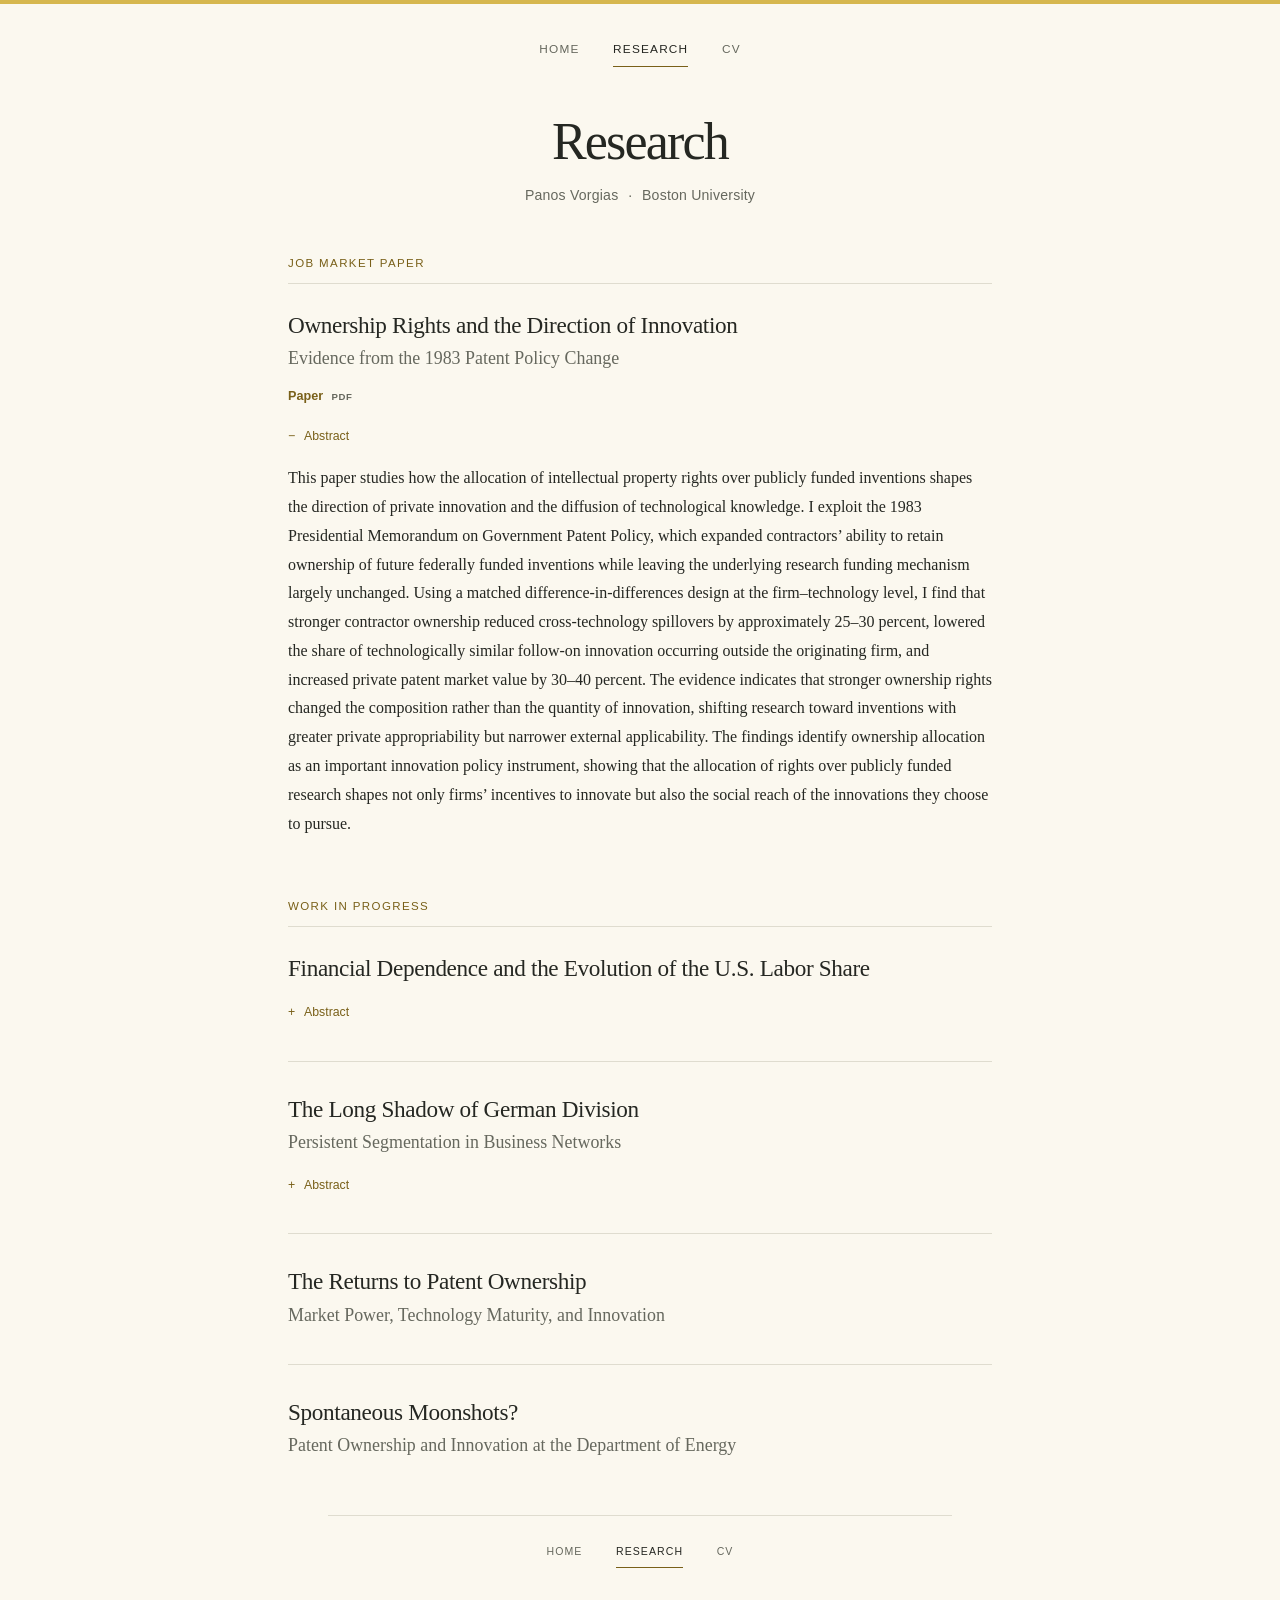
==== commit 0d073a28: "Add files via upload" ====
--- a/research.html
+++ b/research.html
@@ -6,7 +6,7 @@
   <meta name="description" content="Research by Panos Vorgias, PhD Candidate in Economics at Boston University. Innovation, intellectual property, industrial organization, and public policy.">
   <meta name="theme-color" content="#fbf8ef">
   <title>Research | Panos Vorgias</title>
-  <link rel="stylesheet" href="style.css">
+  <link rel="stylesheet" href="style.css?v=20261015">
 </head>
 
 <body>
@@ -41,7 +41,7 @@
           </h3>
 
           <div class="paper-links">
-            <a href="assets/docs/jmp.pdf" aria-label="Read the job market paper as a PDF">
+            <a class="jmp-link" href="assets/docs/jmp.pdf?v=20261015" aria-label="Read the job market paper as a PDF">
               Paper <span class="file-type">PDF</span>
             </a>
           </div>
--- a/style.css
+++ b/style.css
@@ -273,3 +273,6 @@
   .portrait { width: 120px; }
   a { color: inherit; }
 }
+
+/* Make every job market paper link prominent on both pages. */
+a.jmp-link { font-weight: 700; }
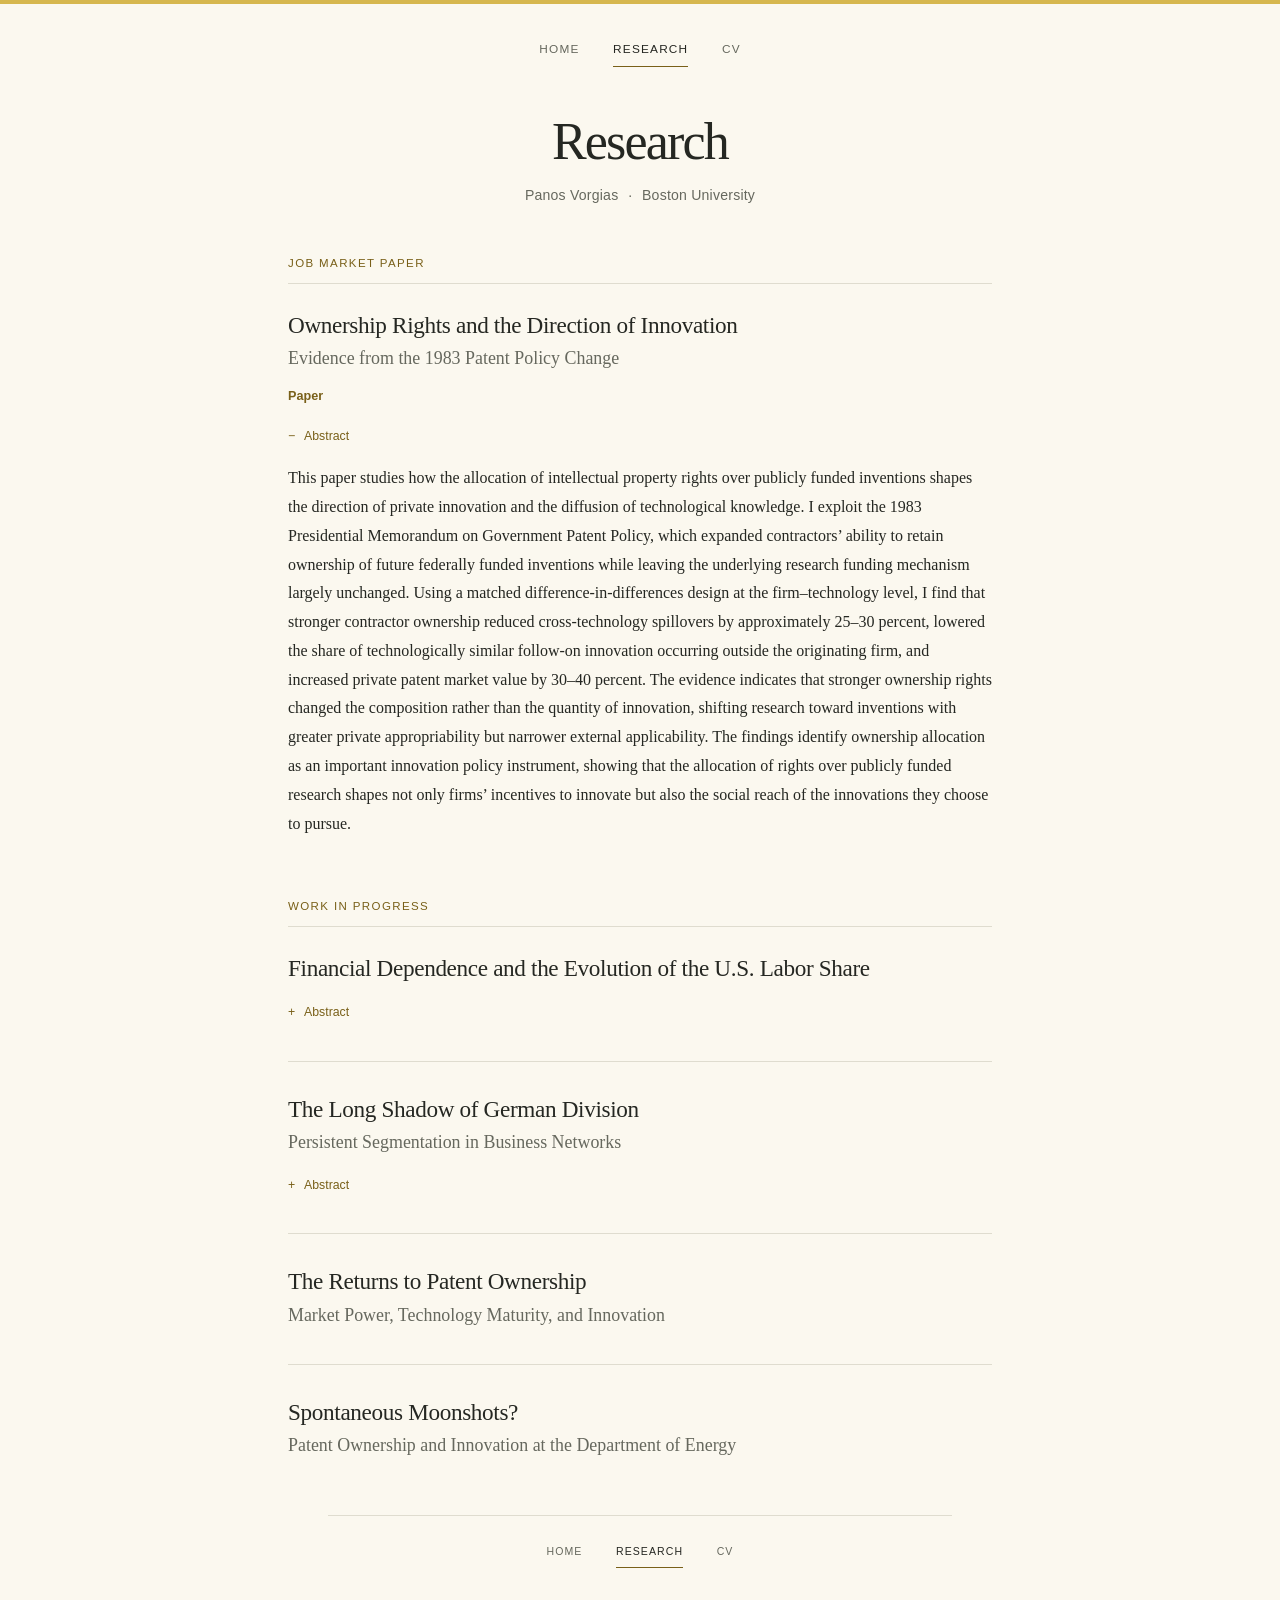
==== commit 726c4ce2: "Update research.html" ====
--- a/research.html
+++ b/research.html
@@ -42,7 +42,7 @@
 
           <div class="paper-links">
             <a class="jmp-link" href="assets/docs/jmp.pdf?v=20261015" aria-label="Read the job market paper as a PDF">
-              Paper <span class="file-type">PDF</span>
+              Paper 
             </a>
           </div>
 
